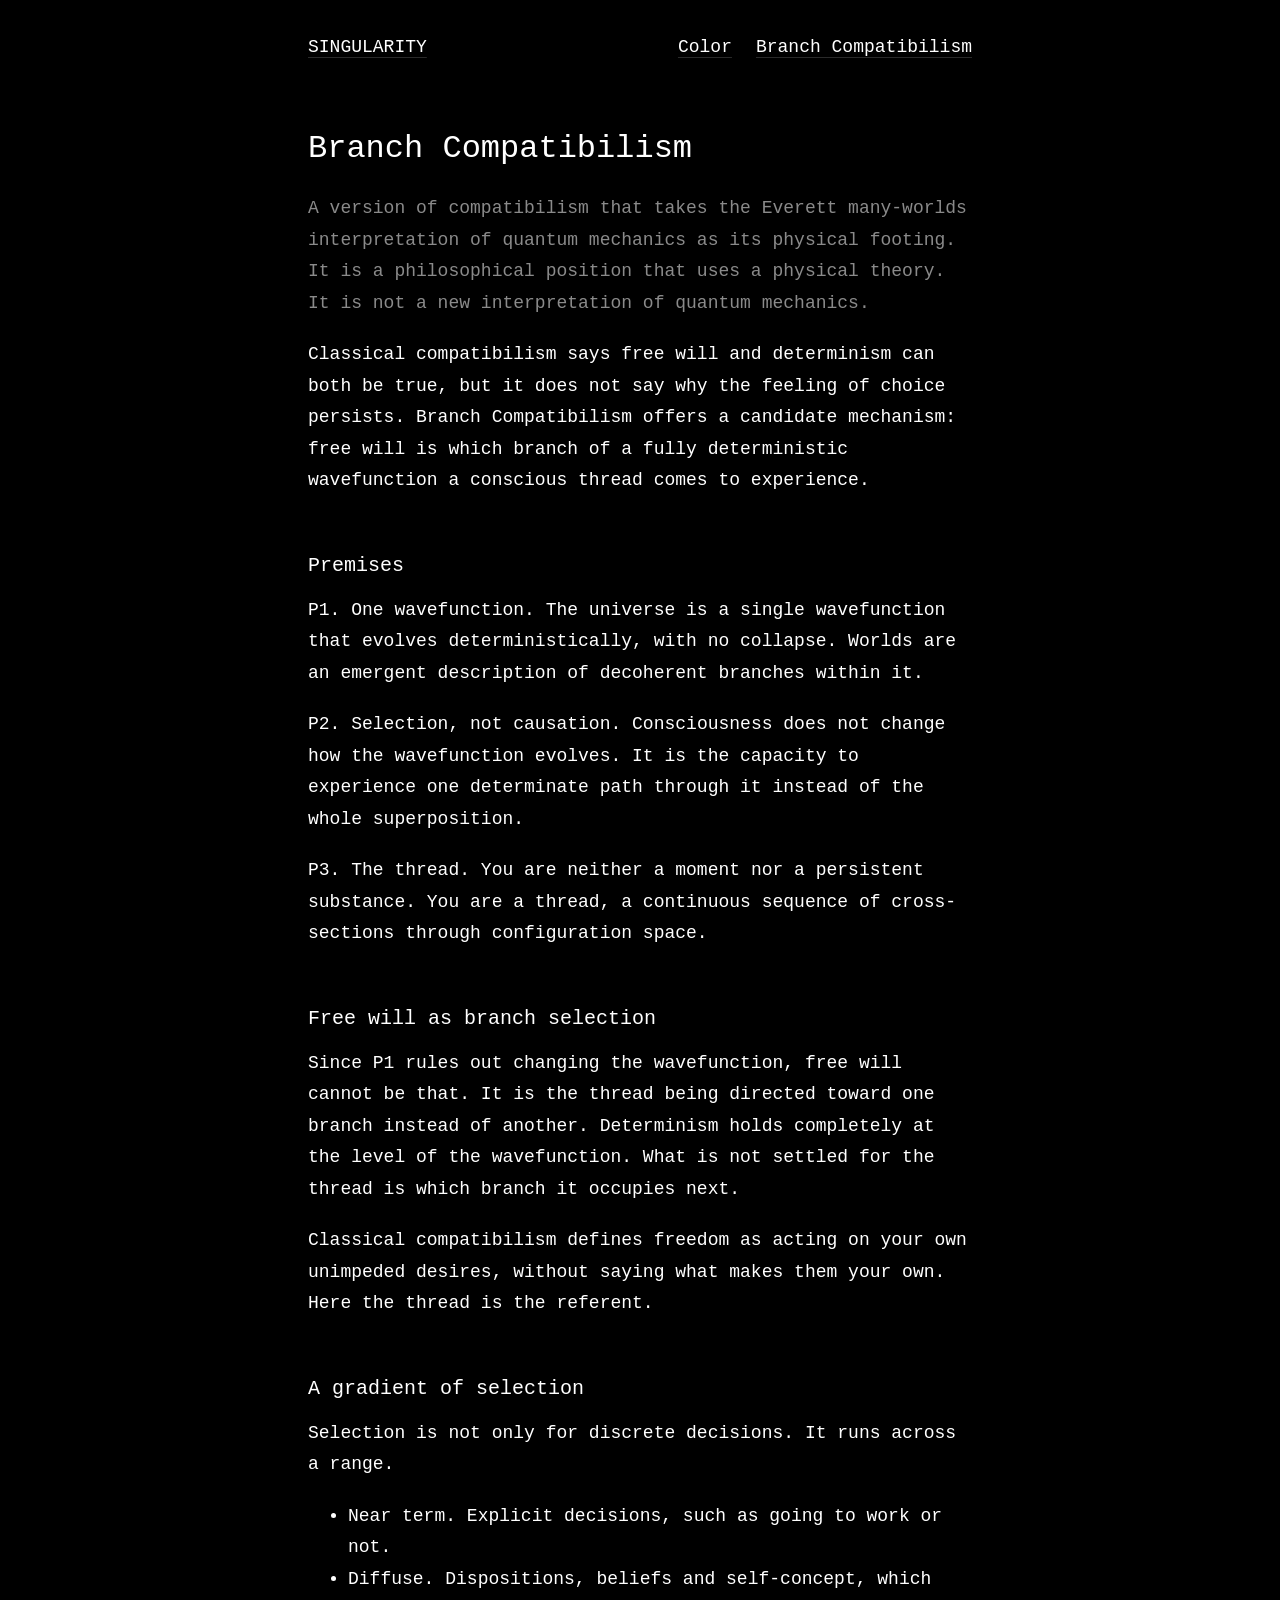
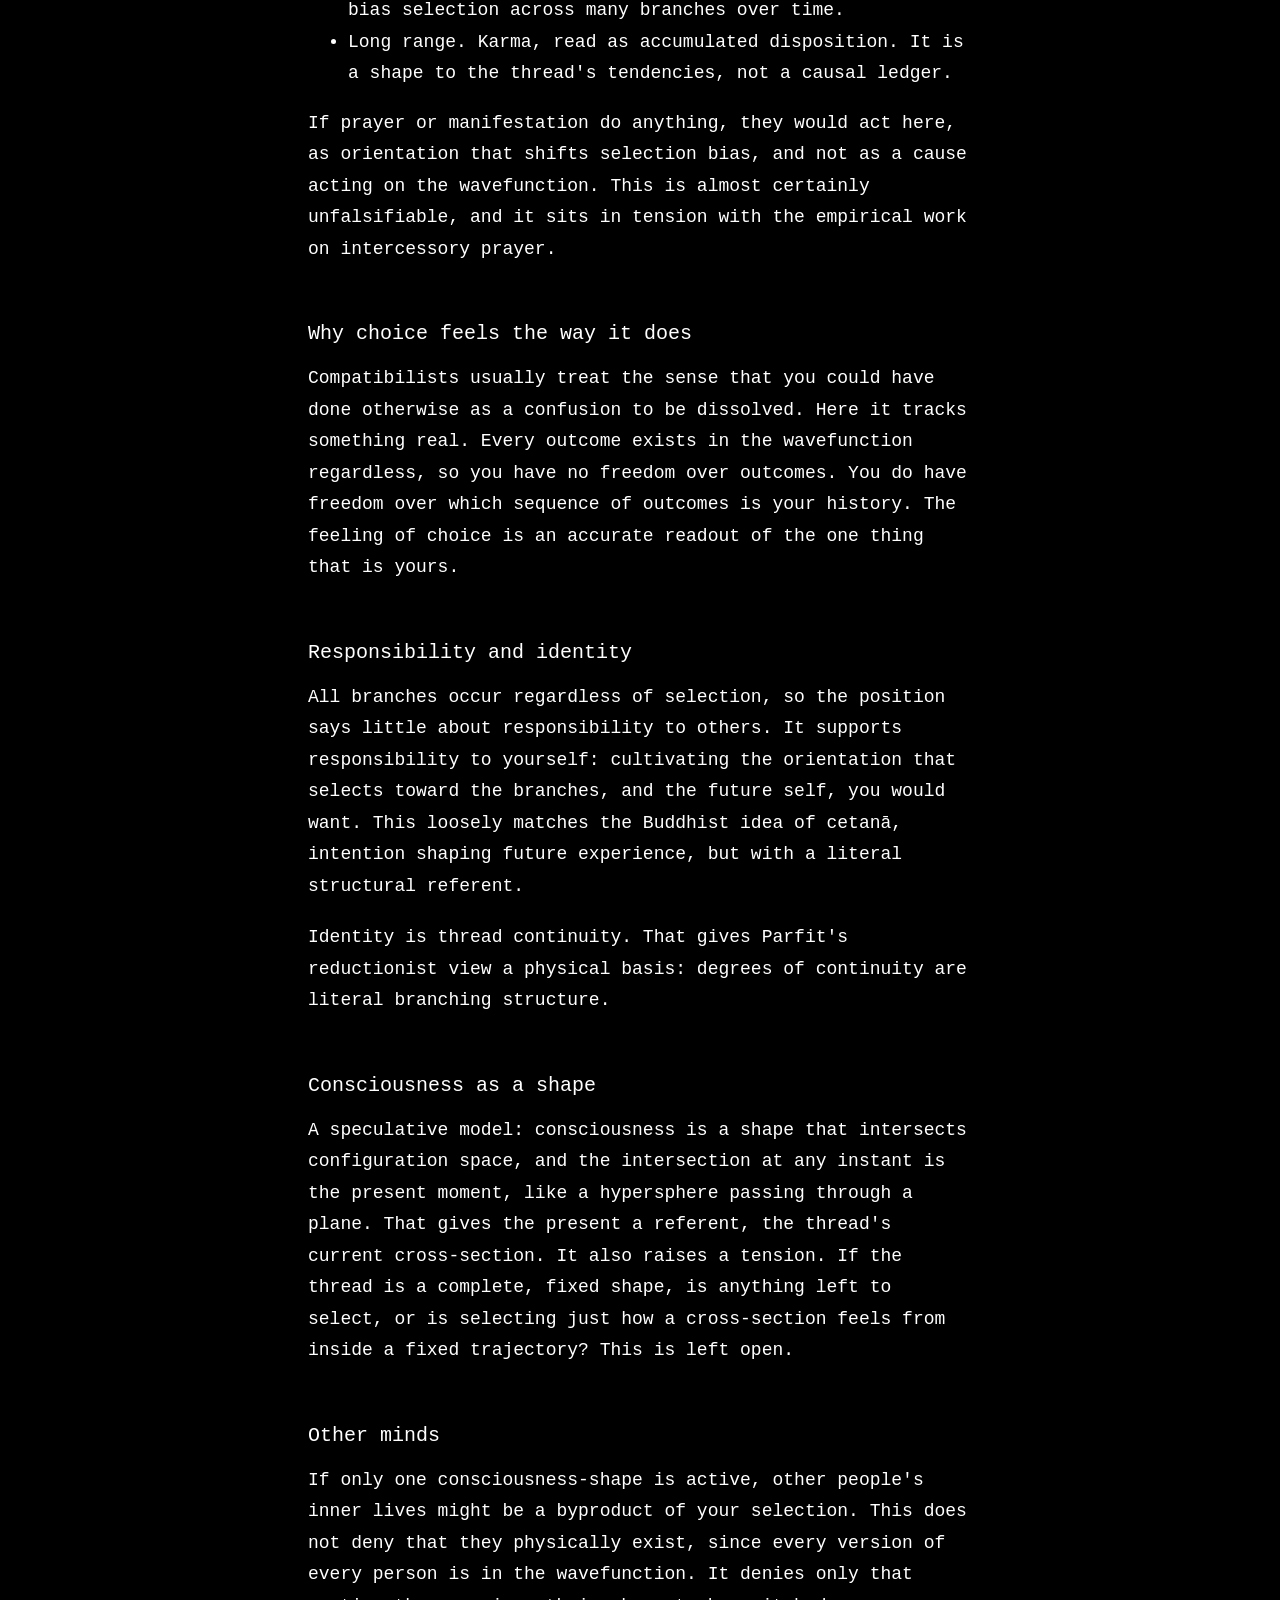
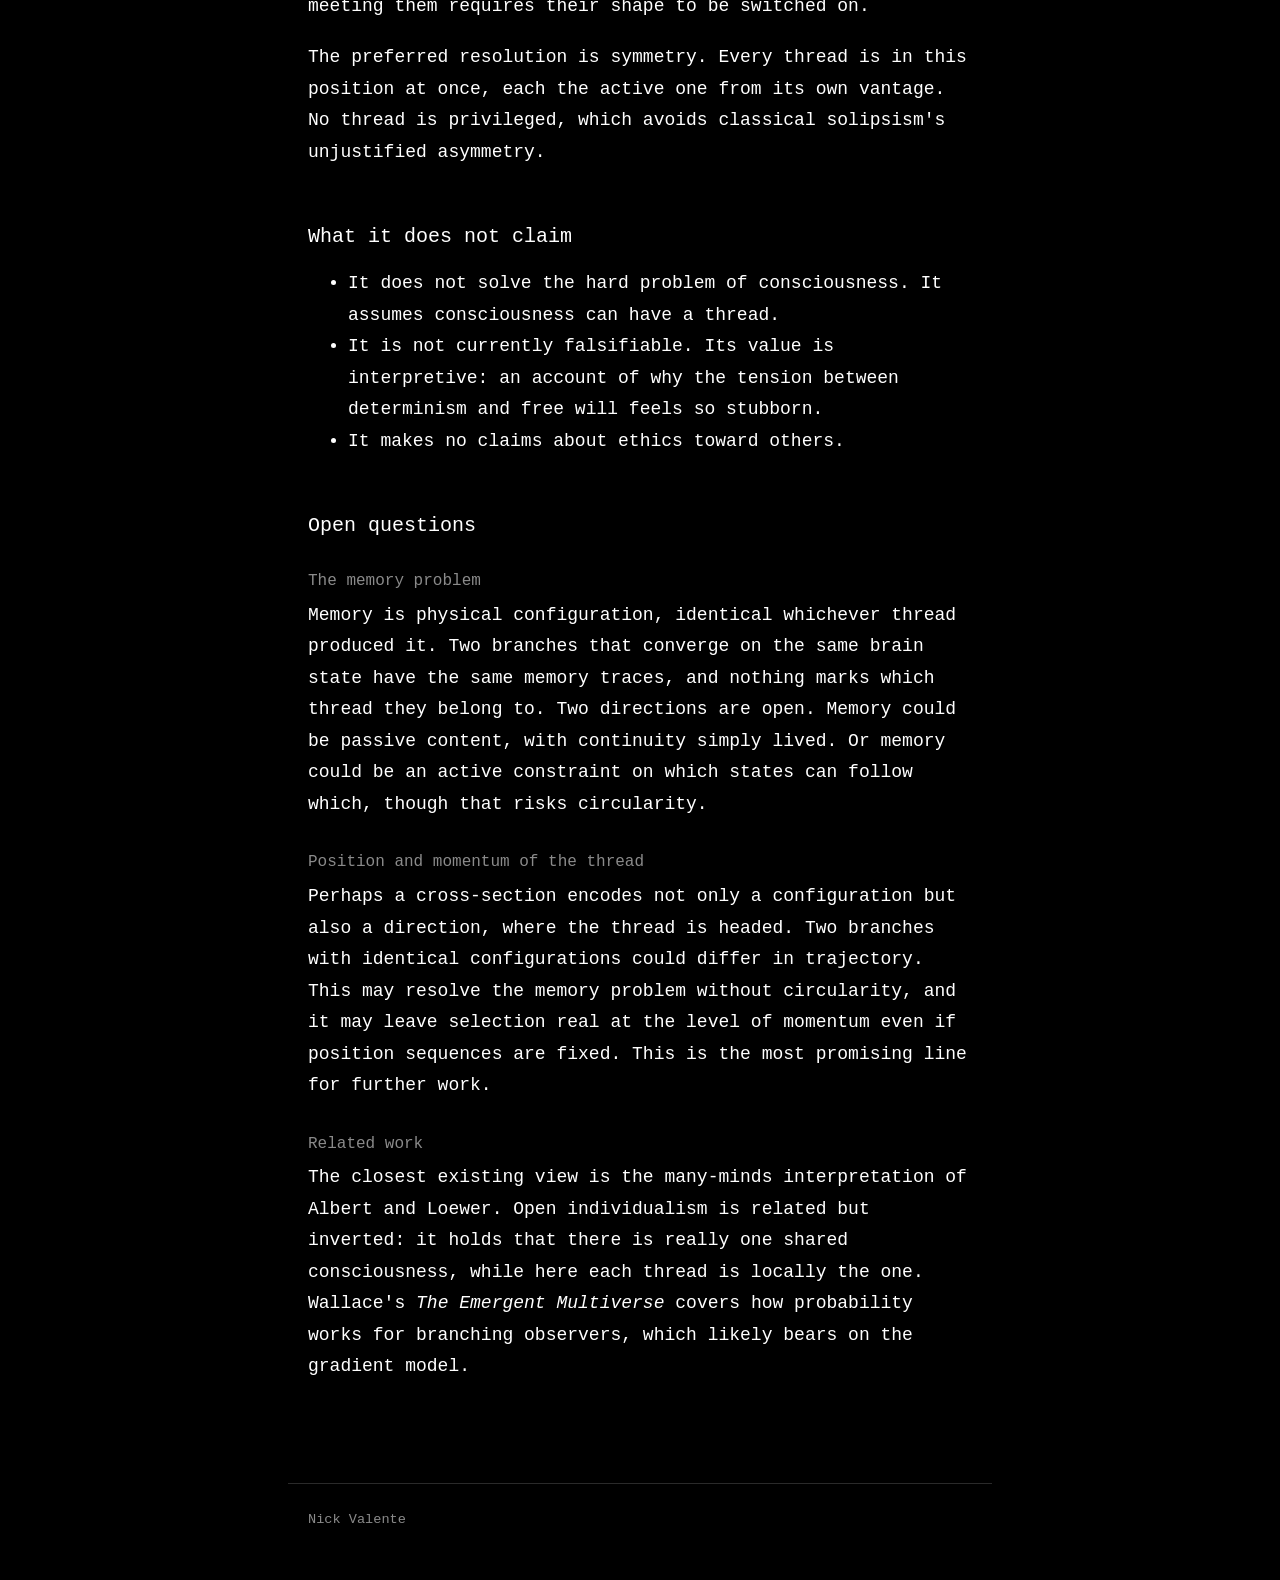
==== branch-compatibilism/index.html @ 9122beff "Initial site: style, Color section, Branch Compatibilism Co-Authored-By: Claude Sonnet 5.5 <noreply@" ====
<!doctype html>
<html lang="en">
<head>
<meta charset="utf-8">
<meta name="viewport" content="width=device-width, initial-scale=1">
<title>Branch Compatibilism — SINGULARITY</title>
<meta name="description" content="Free will as which branch of a deterministic wavefunction a conscious thread experiences.">
<meta name="color-scheme" content="dark">
<link rel="stylesheet" href="../style.css">
</head>
<body>
<header class="site">
<nav><a class="home" href="../">SINGULARITY</a><a href="../color/">Color</a><a href="../branch-compatibilism/">Branch Compatibilism</a></nav>
</header>
<main>
<h1>Branch Compatibilism</h1>
<p class="lede">A version of compatibilism that takes the Everett many-worlds interpretation of quantum mechanics as its physical footing. It is a philosophical position that uses a physical theory. It is not a new interpretation of quantum mechanics.</p>

<p>Classical compatibilism says free will and determinism can both be true, but it does not say why the feeling of choice persists. Branch Compatibilism offers a candidate mechanism: free will is which branch of a fully deterministic wavefunction a conscious thread comes to experience.</p>

<h2>Premises</h2>
<p><strong>P1. One wavefunction.</strong> The universe is a single wavefunction that evolves deterministically, with no collapse. Worlds are an emergent description of decoherent branches within it.</p>
<p><strong>P2. Selection, not causation.</strong> Consciousness does not change how the wavefunction evolves. It is the capacity to experience one determinate path through it instead of the whole superposition.</p>
<p><strong>P3. The thread.</strong> You are neither a moment nor a persistent substance. You are a thread, a continuous sequence of cross-sections through configuration space.</p>

<h2>Free will as branch selection</h2>
<p>Since P1 rules out changing the wavefunction, free will cannot be that. It is the thread being directed toward one branch instead of another. Determinism holds completely at the level of the wavefunction. What is not settled for the thread is which branch it occupies next.</p>
<p>Classical compatibilism defines freedom as acting on your own unimpeded desires, without saying what makes them your own. Here the thread is the referent.</p>

<h2>A gradient of selection</h2>
<p>Selection is not only for discrete decisions. It runs across a range.</p>
<ul>
<li><strong>Near term.</strong> Explicit decisions, such as going to work or not.</li>
<li><strong>Diffuse.</strong> Dispositions, beliefs and self-concept, which bias selection across many branches over time.</li>
<li><strong>Long range.</strong> Karma, read as accumulated disposition. It is a shape to the thread's tendencies, not a causal ledger.</li>
</ul>
<p>If prayer or manifestation do anything, they would act here, as orientation that shifts selection bias, and not as a cause acting on the wavefunction. This is almost certainly unfalsifiable, and it sits in tension with the empirical work on intercessory prayer.</p>

<h2>Why choice feels the way it does</h2>
<p>Compatibilists usually treat the sense that you could have done otherwise as a confusion to be dissolved. Here it tracks something real. Every outcome exists in the wavefunction regardless, so you have no freedom over outcomes. You do have freedom over which sequence of outcomes is your history. The feeling of choice is an accurate readout of the one thing that is yours.</p>

<h2>Responsibility and identity</h2>
<p>All branches occur regardless of selection, so the position says little about responsibility to others. It supports responsibility to yourself: cultivating the orientation that selects toward the branches, and the future self, you would want. This loosely matches the Buddhist idea of cetanā, intention shaping future experience, but with a literal structural referent.</p>
<p>Identity is thread continuity. That gives Parfit's reductionist view a physical basis: degrees of continuity are literal branching structure.</p>

<h2>Consciousness as a shape</h2>
<p>A speculative model: consciousness is a shape that intersects configuration space, and the intersection at any instant is the present moment, like a hypersphere passing through a plane. That gives the present a referent, the thread's current cross-section. It also raises a tension. If the thread is a complete, fixed shape, is anything left to select, or is selecting just how a cross-section feels from inside a fixed trajectory? This is left open.</p>

<h2>Other minds</h2>
<p>If only one consciousness-shape is active, other people's inner lives might be a byproduct of your selection. This does not deny that they physically exist, since every version of every person is in the wavefunction. It denies only that meeting them requires their shape to be switched on.</p>
<p>The preferred resolution is symmetry. Every thread is in this position at once, each the active one from its own vantage. No thread is privileged, which avoids classical solipsism's unjustified asymmetry.</p>

<h2>What it does not claim</h2>
<ul>
<li>It does not solve the hard problem of consciousness. It assumes consciousness can have a thread.</li>
<li>It is not currently falsifiable. Its value is interpretive: an account of why the tension between determinism and free will feels so stubborn.</li>
<li>It makes no claims about ethics toward others.</li>
</ul>

<h2>Open questions</h2>
<h3>The memory problem</h3>
<p>Memory is physical configuration, identical whichever thread produced it. Two branches that converge on the same brain state have the same memory traces, and nothing marks which thread they belong to. Two directions are open. Memory could be passive content, with continuity simply lived. Or memory could be an active constraint on which states can follow which, though that risks circularity.</p>
<h3>Position and momentum of the thread</h3>
<p>Perhaps a cross-section encodes not only a configuration but also a direction, where the thread is headed. Two branches with identical configurations could differ in trajectory. This may resolve the memory problem without circularity, and it may leave selection real at the level of momentum even if position sequences are fixed. This is the most promising line for further work.</p>
<h3>Related work</h3>
<p>The closest existing view is the many-minds interpretation of Albert and Loewer. Open individualism is related but inverted: it holds that there is really one shared consciousness, while here each thread is locally the one. Wallace's <em>The Emergent Multiverse</em> covers how probability works for branching observers, which likely bears on the gradient model.</p>
</main>
<footer class="site">Nick Valente</footer>
</body>
</html>
---- style.css ----
/* SINGULARITY site — white on black, after the AI terminal.
   Colors follow DLSP: ^^X128 white, ^^X-128 black, ^^WR warm red accent. */
:root {
  --bg: #000000;
  --fg: #ffffff;
  --dim: #8a8a8a;
  --rule: #2a2a2a;
  --accent: #E8350A;
}

* { box-sizing: border-box; }

html { background: var(--bg); }

body {
  margin: 0;
  background: var(--bg);
  color: var(--fg);
  font-family: "Iosevka Term", "Iosevka", ui-monospace, "SF Mono", Menlo, Consolas, monospace;
  font-weight: 300;
  font-size: 18px;
  line-height: 1.75;
  -webkit-font-smoothing: antialiased;
}

main, header.site, footer.site {
  max-width: 44rem;
  margin: 0 auto;
  padding: 0 1.25rem;
}

header.site { padding-top: 2rem; padding-bottom: 1rem; }
header.site nav { display: flex; gap: 1.5rem; flex-wrap: wrap; }
header.site a.home { margin-right: auto; }

main { padding-top: 3rem; padding-bottom: 5rem; }

footer.site { padding-top: 1.5rem; padding-bottom: 3rem; color: var(--dim); border-top: 1px solid var(--rule); font-size: 0.85rem; }

h1, h2, h3 { font-weight: 300; line-height: 1.3; }
h1 { font-size: 2rem; margin: 0 0 1.5rem; }
h2 { font-size: 1.25rem; margin: 3.5rem 0 1rem; }
h3 { font-size: 1rem; margin: 2rem 0 0.5rem; color: var(--dim); }

p { margin: 0 0 1.25rem; }
em { font-style: italic; }
strong { font-weight: 500; }

a { color: var(--fg); text-decoration: underline; text-decoration-color: var(--rule); text-underline-offset: 0.25em; }
a:hover, a:focus-visible { color: var(--accent); text-decoration-color: var(--accent); }

.dim { color: var(--dim); }
.lede { color: var(--dim); }

hr { border: 0; border-top: 1px solid var(--rule); margin: 3rem 0; }

ul.index { list-style: none; padding: 0; margin: 0; }
ul.index li { padding: 1rem 0; border-top: 1px solid var(--rule); }
ul.index li:last-child { border-bottom: 1px solid var(--rule); }
ul.index a { text-decoration: none; }
ul.index .desc { display: block; color: var(--dim); font-size: 0.9rem; }

table { border-collapse: collapse; width: 100%; margin: 0 0 1.5rem; font-size: 0.9rem; }
th, td { text-align: left; padding: 0.5rem 0.75rem 0.5rem 0; border-bottom: 1px solid var(--rule); vertical-align: top; }
th { font-weight: 500; color: var(--dim); }

code { font-family: inherit; color: var(--accent); }

blockquote { margin: 0 0 1.25rem; padding-left: 1.25rem; border-left: 1px solid var(--accent); color: var(--dim); }

::selection { background: var(--accent); color: var(--bg); }

@media (max-width: 600px) {
  body { font-size: 16px; }
  h1 { font-size: 1.6rem; }
}
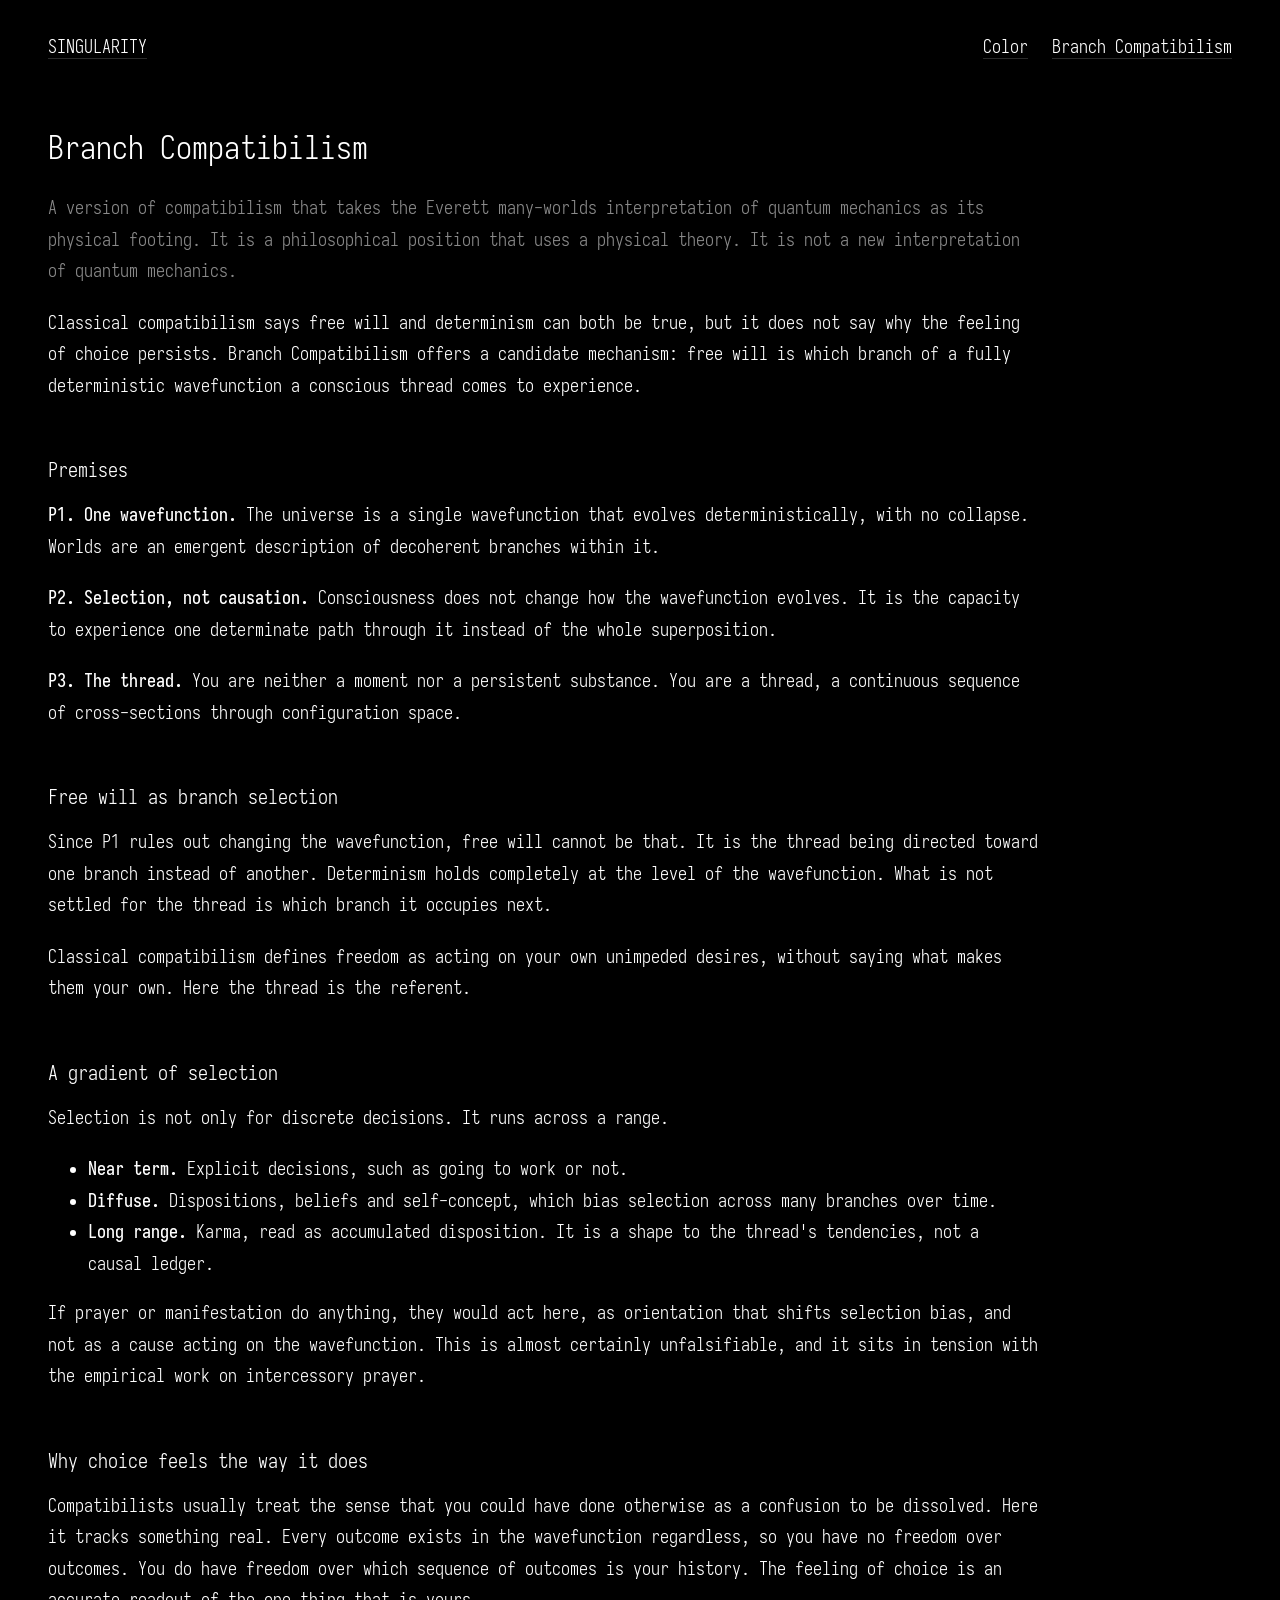
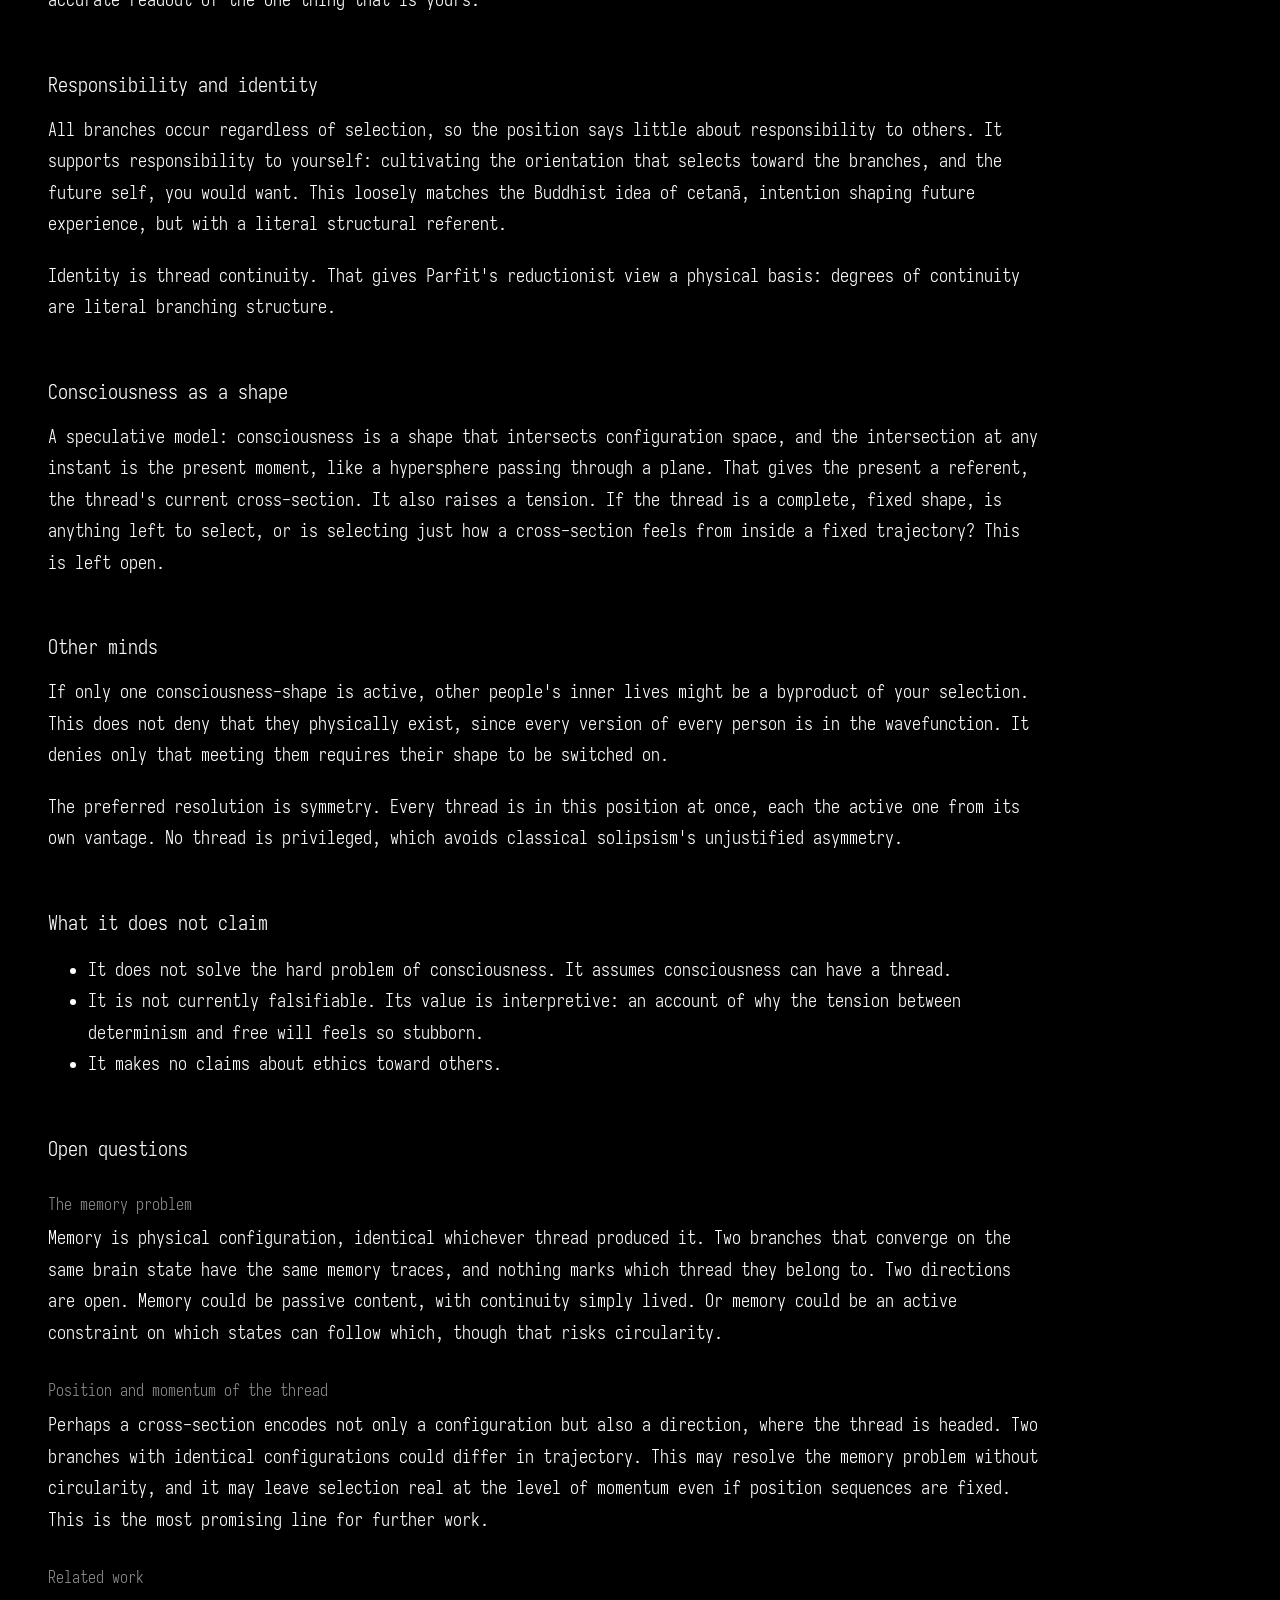
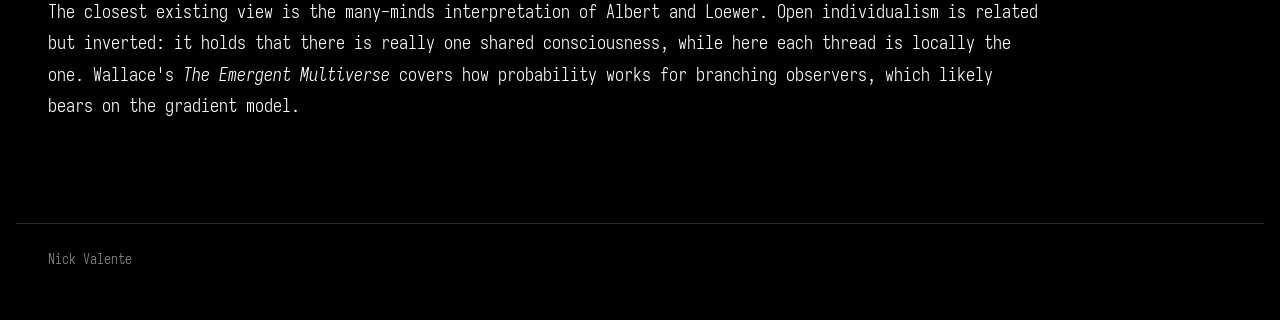
==== commit e5eb28fb: "Add LMS Color Space, restyle tools to white-on-black, self-host Iosevka, widen layout Co-Authored-By" ====
--- a/branch-compatibilism/index.html
+++ b/branch-compatibilism/index.html
@@ -6,6 +6,7 @@
 <title>Branch Compatibilism — SINGULARITY</title>
 <meta name="description" content="Free will as which branch of a deterministic wavefunction a conscious thread experiences.">
 <meta name="color-scheme" content="dark">
+<link rel="stylesheet" href="/fonts.css">
 <link rel="stylesheet" href="../style.css">
 </head>
 <body>
--- a/fonts.css
+++ b/fonts.css
@@ -0,0 +1,4 @@
+/* Iosevka (SIL Open Font License) — see fonts/LICENSE-Iosevka-OFL.txt */
+@font-face { font-family: "Iosevka"; font-weight: 300; font-style: normal; font-display: swap; src: url("/fonts/iosevka-latin-300-normal.woff2") format("woff2"); }
+@font-face { font-family: "Iosevka"; font-weight: 300; font-style: italic; font-display: swap; src: url("/fonts/iosevka-latin-300-italic.woff2") format("woff2"); }
+@font-face { font-family: "Iosevka"; font-weight: 500; font-style: normal; font-display: swap; src: url("/fonts/iosevka-latin-500-normal.woff2") format("woff2"); }
--- a/style.css
+++ b/style.css
@@ -16,17 +16,18 @@
   margin: 0;
   background: var(--bg);
   color: var(--fg);
-  font-family: "Iosevka Term", "Iosevka", ui-monospace, "SF Mono", Menlo, Consolas, monospace;
+  font-family: "Iosevka", "Iosevka Term", ui-monospace, "SF Mono", Menlo, Consolas, monospace;
   font-weight: 300;
+  font-variant-ligatures: none;
   font-size: 18px;
   line-height: 1.75;
   -webkit-font-smoothing: antialiased;
 }
 
 main, header.site, footer.site {
-  max-width: 44rem;
+  max-width: 78rem;
   margin: 0 auto;
-  padding: 0 1.25rem;
+  padding: 0 2rem;
 }
 
 header.site { padding-top: 2rem; padding-bottom: 1rem; }
@@ -42,7 +43,8 @@
 h2 { font-size: 1.25rem; margin: 3.5rem 0 1rem; }
 h3 { font-size: 1rem; margin: 2rem 0 0.5rem; color: var(--dim); }
 
-p { margin: 0 0 1.25rem; }
+p { margin: 0 0 1.25rem; max-width: 62rem; }
+ul, ol { max-width: 62rem; }
 em { font-style: italic; }
 strong { font-weight: 500; }
 
@@ -70,7 +72,20 @@
 
 ::selection { background: var(--accent); color: var(--bg); }
 
+/* two-up layouts on wide screens */
+.cols { display: grid; grid-template-columns: 1fr 1fr; gap: 0 4rem; }
+ul.index.grid { display: grid; grid-template-columns: 1fr 1fr; column-gap: 4rem; }
+ul.index.grid li:nth-last-child(2):nth-child(odd) { border-bottom: 1px solid var(--rule); }
+
+@media (min-width: 1500px) { body { font-size: 20px; } }
+
+@media (max-width: 900px) {
+  .cols, ul.index.grid { grid-template-columns: 1fr; }
+}
+
 @media (max-width: 600px) {
+  main, header.site, footer.site { padding: 0 1.25rem; }
+  header.site nav { font-size: 0.8rem; gap: 1rem; }
   body { font-size: 16px; }
   h1 { font-size: 1.6rem; }
 }
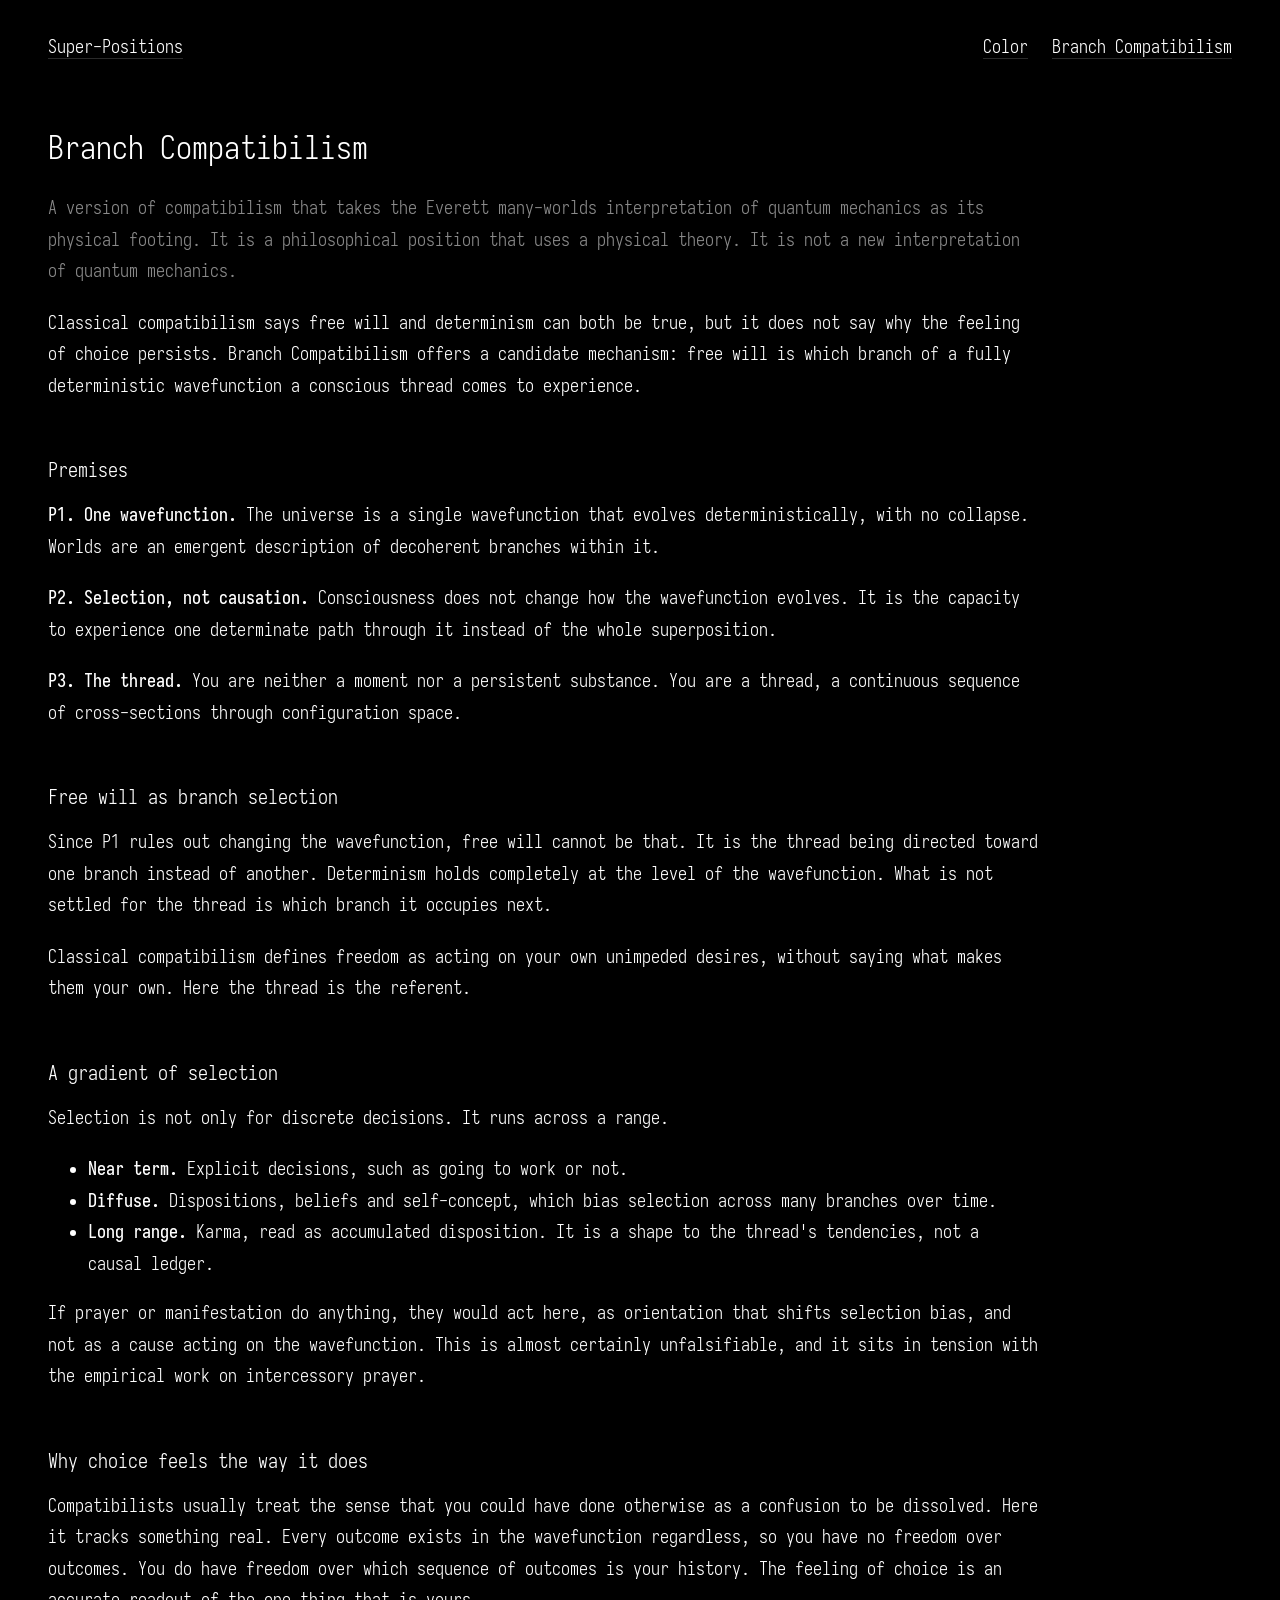
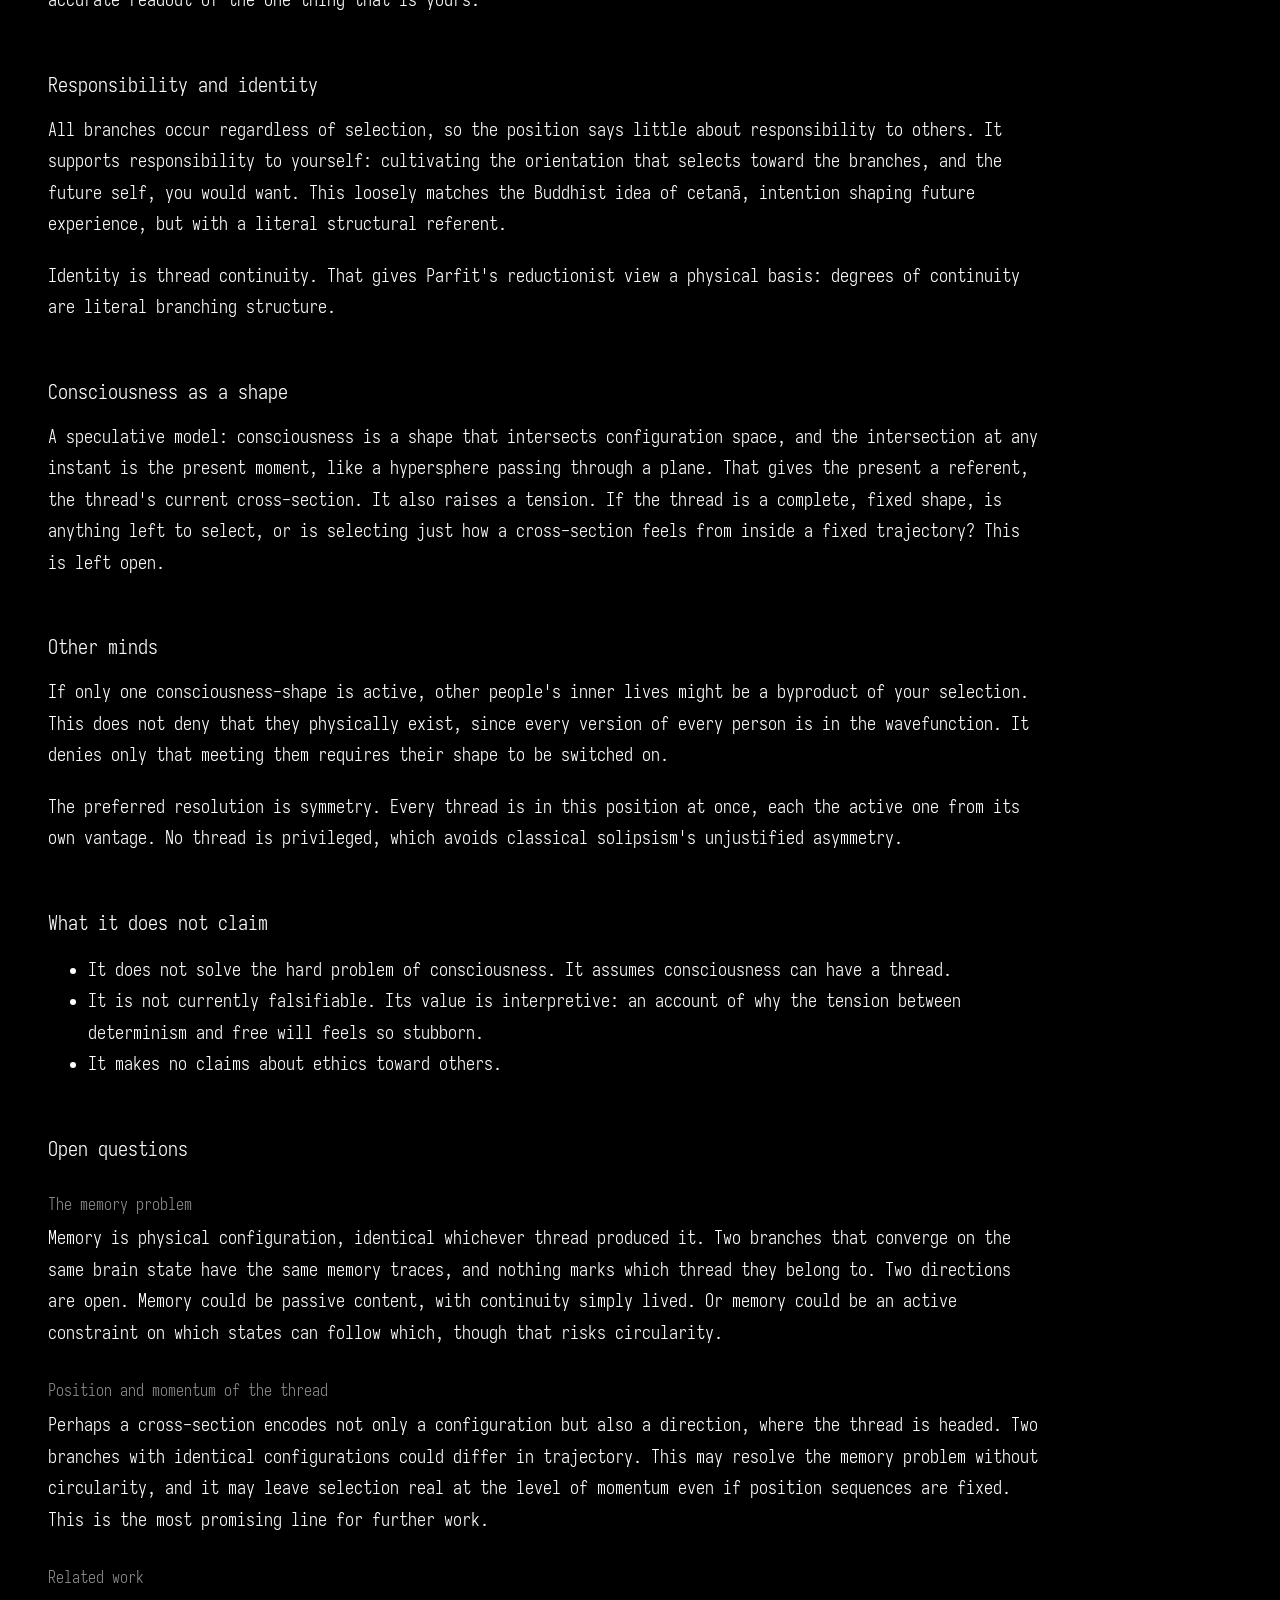
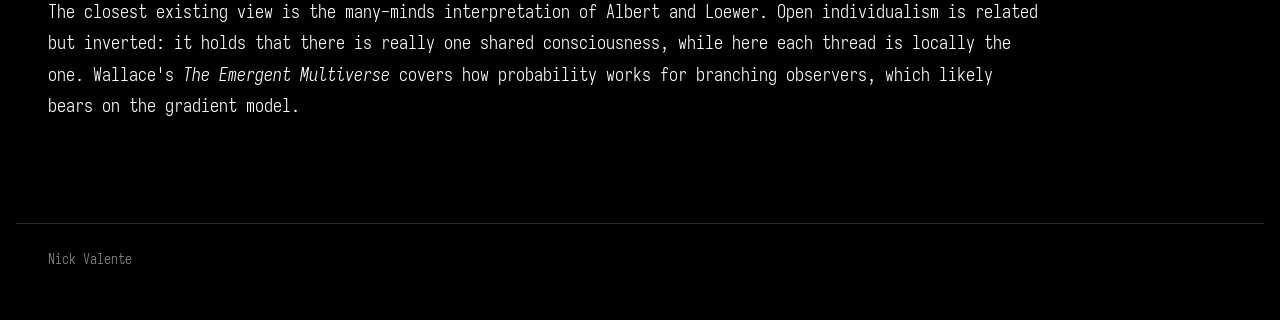
==== commit 669553cd: "Rename site title from SINGULARITY to Super-Positions Co-Authored-By: Claude Sonnet 5.5 <noreply@ant" ====
--- a/branch-compatibilism/index.html
+++ b/branch-compatibilism/index.html
@@ -3,7 +3,7 @@
 <head>
 <meta charset="utf-8">
 <meta name="viewport" content="width=device-width, initial-scale=1">
-<title>Branch Compatibilism — SINGULARITY</title>
+<title>Branch Compatibilism — Super-Positions</title>
 <meta name="description" content="Free will as which branch of a deterministic wavefunction a conscious thread experiences.">
 <meta name="color-scheme" content="dark">
 <link rel="stylesheet" href="/fonts.css">
@@ -11,7 +11,7 @@
 </head>
 <body>
 <header class="site">
-<nav><a class="home" href="../">SINGULARITY</a><a href="../color/">Color</a><a href="../branch-compatibilism/">Branch Compatibilism</a></nav>
+<nav><a class="home" href="../">Super-Positions</a><a href="../color/">Color</a><a href="../branch-compatibilism/">Branch Compatibilism</a></nav>
 </header>
 <main>
 <h1>Branch Compatibilism</h1>
--- a/style.css
+++ b/style.css
@@ -1,4 +1,4 @@
-/* SINGULARITY site — white on black, after the AI terminal.
+/* Super-Positions site — white on black, after the AI terminal.
    Colors follow DLSP: ^^X128 white, ^^X-128 black, ^^WR warm red accent. */
 :root {
   --bg: #000000;
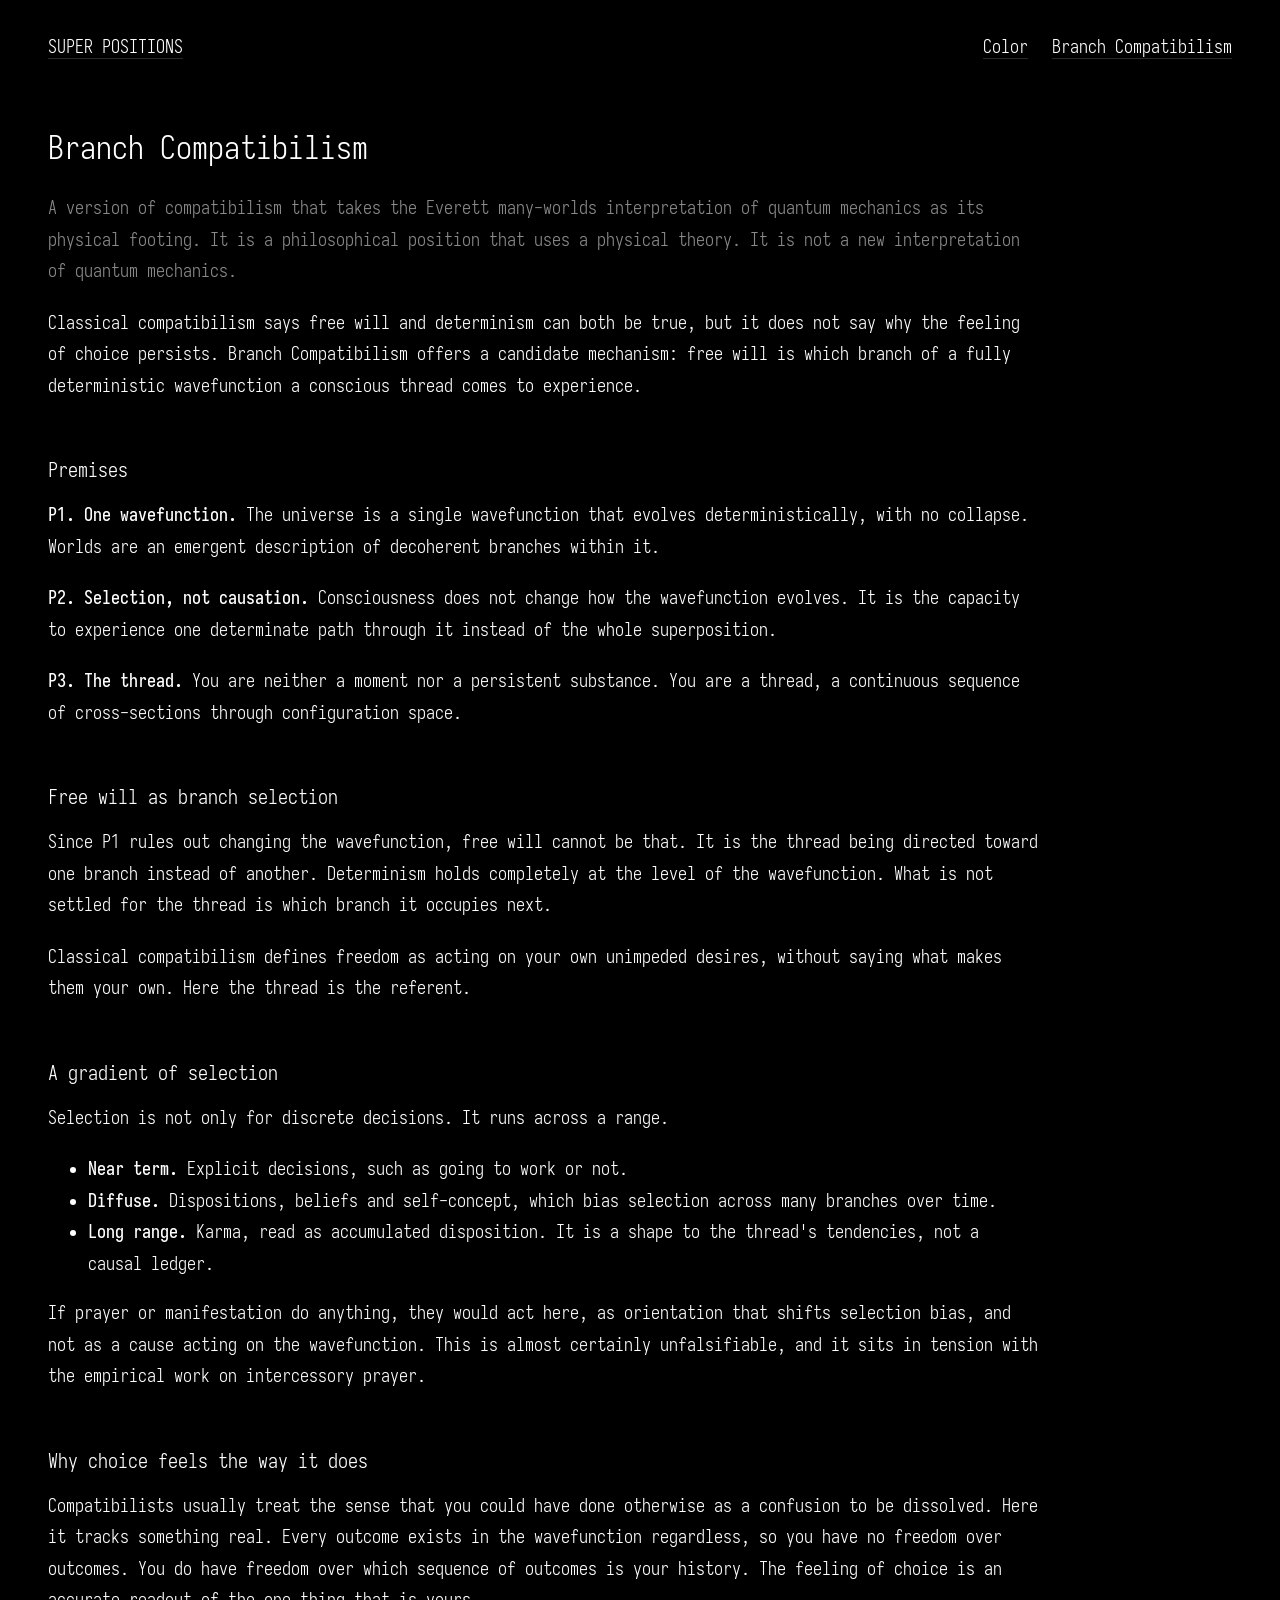
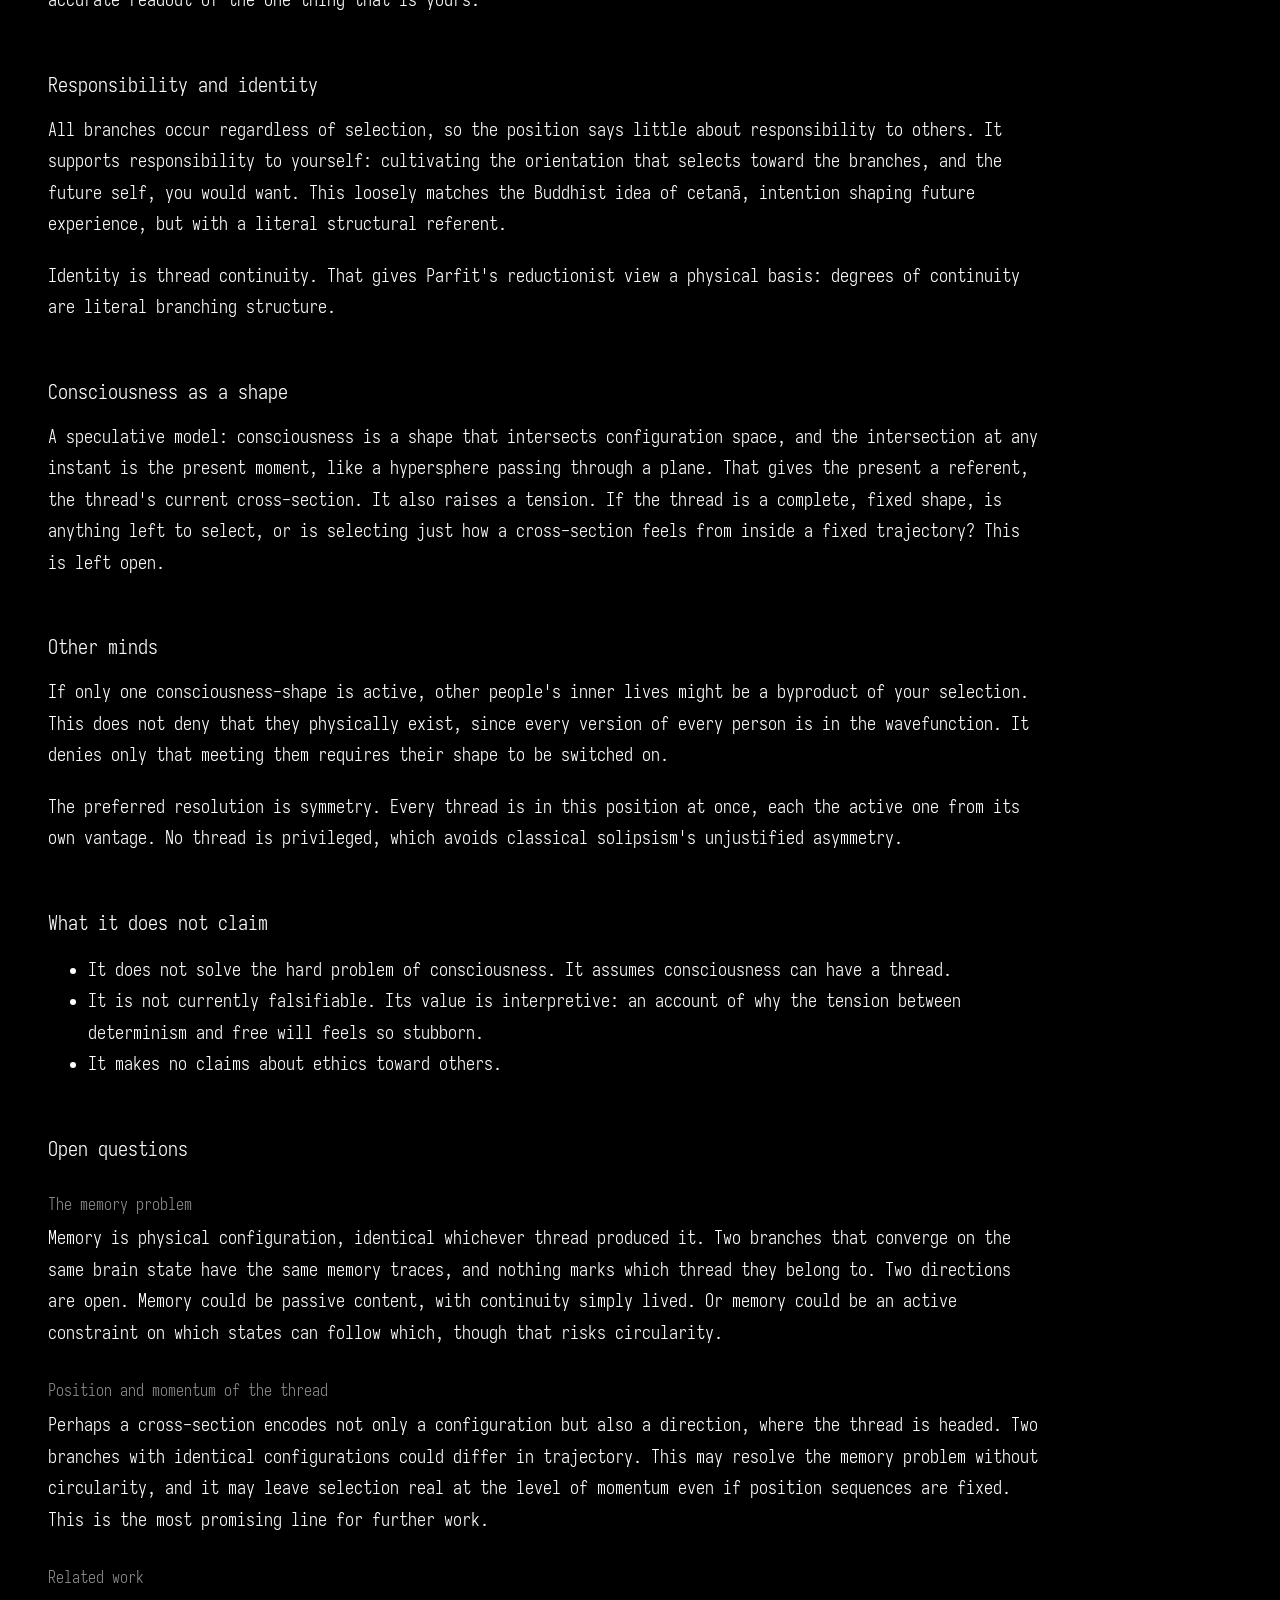
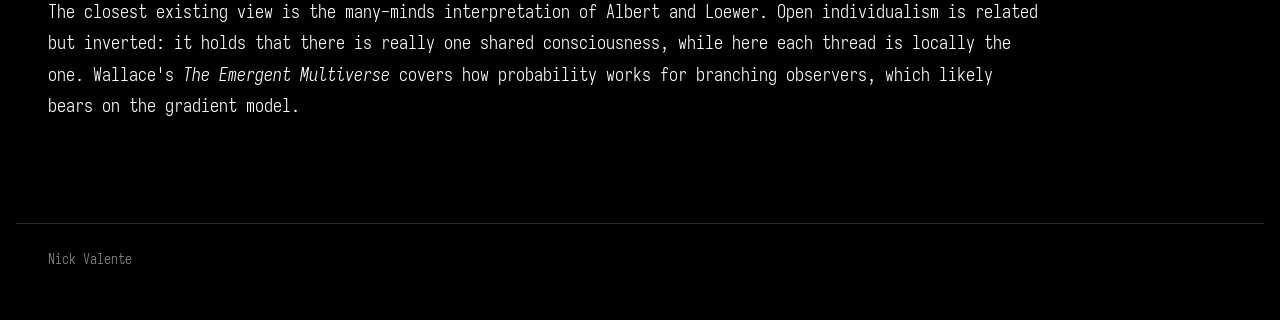
==== commit c05246a3: "Use SUPER POSITIONS (no dash) as the visible site name Co-Authored-By: Claude Sonnet 5.5 <noreply@an" ====
--- a/branch-compatibilism/index.html
+++ b/branch-compatibilism/index.html
@@ -3,7 +3,7 @@
 <head>
 <meta charset="utf-8">
 <meta name="viewport" content="width=device-width, initial-scale=1">
-<title>Branch Compatibilism — Super-Positions</title>
+<title>Branch Compatibilism — SUPER POSITIONS</title>
 <meta name="description" content="Free will as which branch of a deterministic wavefunction a conscious thread experiences.">
 <meta name="color-scheme" content="dark">
 <link rel="stylesheet" href="/fonts.css">
@@ -11,7 +11,7 @@
 </head>
 <body>
 <header class="site">
-<nav><a class="home" href="../">Super-Positions</a><a href="../color/">Color</a><a href="../branch-compatibilism/">Branch Compatibilism</a></nav>
+<nav><a class="home" href="../">SUPER POSITIONS</a><a href="../color/">Color</a><a href="../branch-compatibilism/">Branch Compatibilism</a></nav>
 </header>
 <main>
 <h1>Branch Compatibilism</h1>
--- a/style.css
+++ b/style.css
@@ -1,4 +1,4 @@
-/* Super-Positions site — white on black, after the AI terminal.
+/* SUPER POSITIONS site — white on black, after the AI terminal.
    Colors follow DLSP: ^^X128 white, ^^X-128 black, ^^WR warm red accent. */
 :root {
   --bg: #000000;
